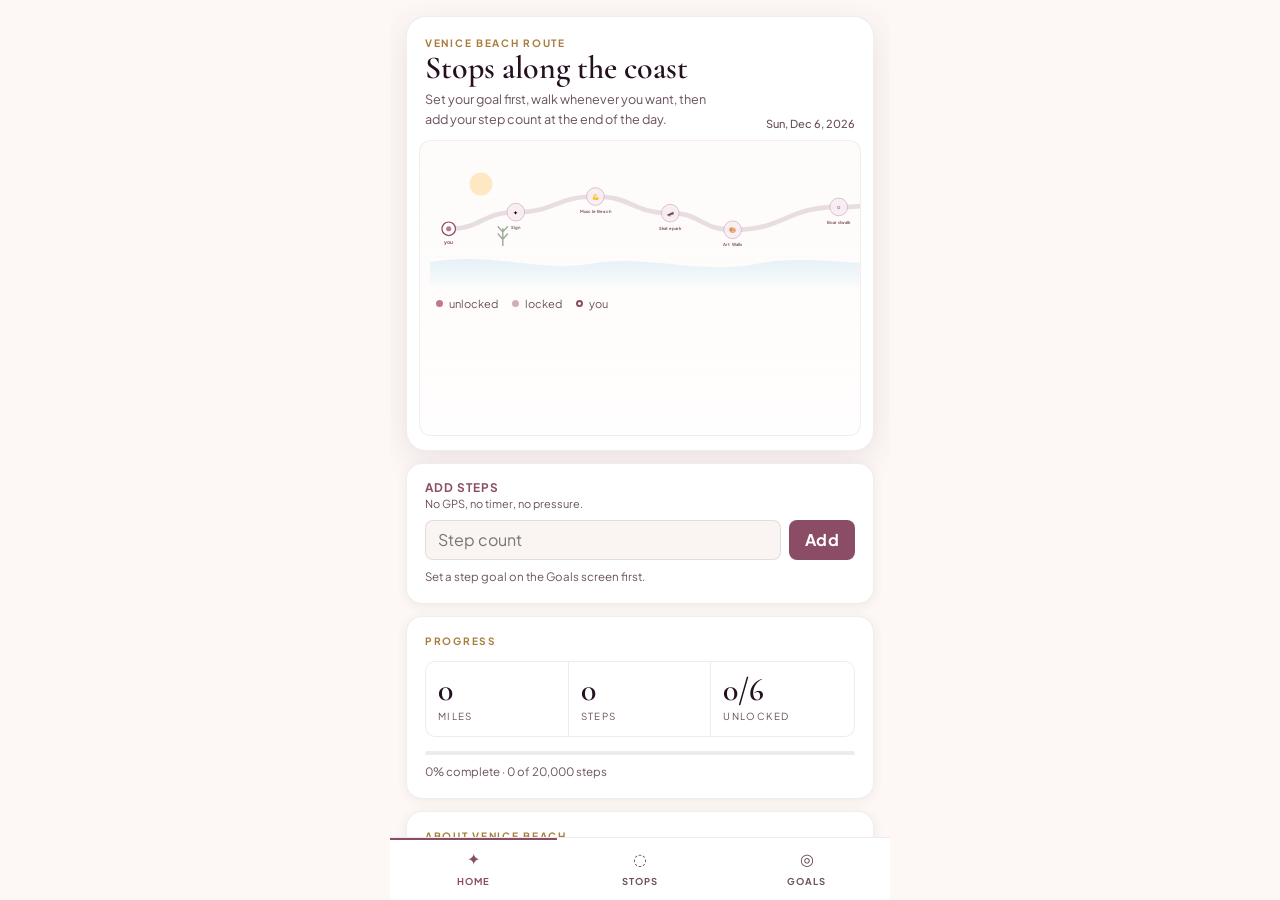
==== venice-beach-quest.html @ 1d774f9b "Add bundled single-file version for phone preview All CSS, data, and app logic inlined into one self" ====
<!DOCTYPE html>
<html lang="en">
<head>
<meta charset="UTF-8" />
<meta name="viewport" content="width=device-width, initial-scale=1.0, viewport-fit=cover" />
<title>Venice Beach Quest</title>
<meta name="theme-color" content="#fdf8f5" />
<meta name="description" content="Venice Beach Quest — a trust-based walking app with real Venice landmark unlocks." />
<link rel="preconnect" href="https://fonts.googleapis.com">
<link rel="preconnect" href="https://fonts.gstatic.com" crossorigin>
<link href="https://fonts.googleapis.com/css2?family=Cormorant+Garamond:wght@400;500;600;700&family=Plus+Jakarta+Sans:wght@300;400;500;600;700&display=swap" rel="stylesheet">
<style>
:root{
  --rose:#c07890;
  --roseDeep:#8a4d65;
  --gold:#a87c3c;
  --ink:#251020;
  --inkSoft:#6b5060;
  --line:rgba(100,60,80,.1);
  --shadow:0 8px 32px rgba(80,40,60,.11);
  --shadowSoft:0 2px 12px rgba(80,40,60,.07);
}
*{box-sizing:border-box}
html,body{height:100%}
body{
  margin:0;
  font-family:'Plus Jakarta Sans',sans-serif;
  color:var(--ink);
  background:#fdf8f5;
  overflow:hidden;
}
.app{
  position:relative;
  height:100%;
  width:min(100%, 500px);
  margin:0 auto;
  overflow:hidden;
}
.screen{
  position:absolute; inset:0;
  padding:max(16px, env(safe-area-inset-top)) 16px calc(76px + env(safe-area-inset-bottom)) 16px;
  overflow-y:auto;
  opacity:0; transform:translateY(8px); pointer-events:none;
  transition:opacity .24s ease, transform .24s ease;
}
.screen.active{opacity:1; transform:translateY(0); pointer-events:auto}

.panel{
  background:#fff;
  border:1px solid rgba(100,60,80,.09);
  box-shadow:var(--shadowSoft);
  border-radius:16px;
}
.surface{
  background:#fff;
  border:1px solid rgba(100,60,80,.09);
  box-shadow:var(--shadow);
  border-radius:20px;
  overflow:hidden;
}
.stack{display:grid; gap:12px}

.tag{
  font-size:.63rem;
  font-weight:700;
  letter-spacing:.17em;
  text-transform:uppercase;
  color:var(--gold);
}
.surfaceHead{
  display:flex; justify-content:space-between; align-items:end; gap:12px;
  padding:20px 18px 10px;
}
.surfaceTitle{
  font-family:'Cormorant Garamond',serif;
  font-size:2rem; line-height:.96; font-weight:600;
  color:var(--ink); margin-top:4px;
}
.surfaceCopy{
  margin-top:6px; font-size:.79rem; line-height:1.58;
  color:var(--inkSoft); max-width:18rem;
}
.mapDate{font-size:.69rem; color:var(--inkSoft); white-space:nowrap; font-weight:500}

.mapWrap{padding:0 12px 14px}
.mapShell{
  position:relative;
  min-height:296px; padding:16px 10px 14px;
  border-radius:12px; overflow:hidden;
  border:1px solid rgba(100,60,80,.08);
  background:
    linear-gradient(180deg, rgba(253,248,245,.52), rgba(253,248,245,.16)),
    url('https://commons.wikimedia.org/wiki/Special:FilePath/Los%20Angeles%20-%20Venice%20Canal%20Historic%20District%2001.jpg') center/cover no-repeat;
}
svg{display:block; width:100%; min-width:520px; overflow:visible}
.legend{display:flex; gap:14px; flex-wrap:wrap; padding:10px 6px 0; font-size:.69rem; color:var(--inkSoft)}
.legendItem{display:inline-flex; gap:6px; align-items:center}
.dot{width:7px; height:7px; border-radius:50%}
.dot.u{background:var(--rose)}
.dot.l{background:#cdb0bc}
.dot.y{background:#fff; border:2px solid var(--roseDeep)}
.routeStatLine{padding:10px 6px 0; font-size:.72rem; line-height:1.5; color:var(--inkSoft)}
.routeStatLine strong{color:var(--roseDeep); font-weight:700}
.routeLabel{
  font-size:8px; fill:#7a5868;
  font-family:'Plus Jakarta Sans',sans-serif; font-weight:700; letter-spacing:.04em;
}

.compactLog{padding:16px 18px 18px}
.compactLogHead{display:flex; align-items:center; justify-content:space-between; gap:12px}
.compactLogTitle{font-size:.74rem; font-weight:700; letter-spacing:.08em; text-transform:uppercase; color:var(--roseDeep)}
.compactLogSub{font-size:.69rem; color:var(--inkSoft); margin-top:2px}
.compactRow{display:grid; grid-template-columns:minmax(0,1fr) auto; gap:8px; margin-top:10px}

input,button,textarea{font:inherit; border:none; outline:none}
input[type="date"],input[type="number"],textarea{
  min-height:40px; padding:0 12px; border-radius:8px;
  color:var(--ink); background:#faf5f2;
  border:1px solid rgba(100,60,80,.14); width:100%;
}
textarea{min-height:160px; padding:14px 15px; resize:vertical; line-height:1.6}
input:focus, textarea:focus{
  background:#fff; border-color:rgba(192,120,144,.4);
  box-shadow:0 0 0 3px rgba(192,120,144,.09);
}
button{
  min-height:40px; padding:0 16px; border-radius:8px; cursor:pointer;
  transition:opacity .14s ease;
}
button:hover{opacity:.84}
button:active{opacity:.72}
.btnPrimary{background:var(--roseDeep); color:#fff; font-weight:700; letter-spacing:.02em}
.btnGhost{background:transparent; color:var(--roseDeep); font-weight:700; border:1px solid rgba(138,77,101,.24)}
.helper{margin-top:8px; font-size:.72rem; line-height:1.52; color:var(--inkSoft)}

.statsPanel,.descriptionPanel,.goalCard,.journalPrompt,.journalEntryCard{padding:18px}
.statsGrid{
  display:grid; grid-template-columns:repeat(3,1fr);
  margin-top:14px; border:1px solid var(--line); border-radius:10px; overflow:hidden;
}
.statsGrid > div{padding:14px 12px; border-right:1px solid var(--line)}
.statsGrid > div:last-child{border-right:none}
.statValue{
  font-family:'Cormorant Garamond',serif;
  font-size:2rem; line-height:.9; font-weight:600; color:var(--ink);
}
.statLabel{margin-top:5px; font-size:.61rem; letter-spacing:.14em; text-transform:uppercase; color:var(--inkSoft)}
.bodyText{margin-top:8px; font-size:.9rem; line-height:1.72; color:var(--inkSoft)}

.progressBarWrap{
  height:4px; background:rgba(100,60,80,.1); border-radius:2px;
  margin-top:14px; overflow:hidden;
}
.progressBarFill{
  height:100%; width:0%; background:var(--roseDeep);
  border-radius:2px; transition:width .4s ease;
}
.currentGoalLine{
  font-size:.72rem; color:var(--inkSoft); font-weight:600;
  margin-bottom:4px;
}
.goalFields{display:grid; gap:12px; margin-top:14px}
.goalRow{display:grid; gap:6px}
.goalLabel{font-size:.73rem; color:var(--inkSoft); font-weight:600}
.resetRow{display:flex; gap:8px; flex-wrap:wrap; margin-top:14px}
.resetNote{margin-top:8px; font-size:.71rem; line-height:1.54; color:var(--inkSoft)}
.bestWayBox{
  margin-top:20px; padding:16px;
  background:#fdf5f8; border:1px solid rgba(192,120,144,.14); border-radius:10px;
}
.bestWayBox .bodyText{margin-top:8px}

.stopsUnlockedSummary{
  margin-top:6px; font-size:.78rem; font-weight:600; color:var(--inkSoft);
}
.gridGallery{padding:12px; display:grid; grid-template-columns:repeat(6,1fr); gap:10px}
.tile{
  position:relative; min-height:170px; grid-column:span 3;
  overflow:hidden; border-radius:12px;
  border:1px solid rgba(100,60,80,.08); box-shadow:var(--shadowSoft); isolation:isolate;
}
.tile.large{grid-column:span 6; min-height:240px}
.tile.tall{min-height:220px}
.tile img,.tileFallback{position:absolute; inset:0; width:100%; height:100%; object-fit:cover}
.tile img{opacity:.96; transition:transform .45s ease}
.tile:hover img{transform:scale(1.03)}
.tileFallback{
  display:grid; place-items:center; text-align:center; padding:18px;
  font-family:'Cormorant Garamond',serif; font-size:1.2rem; color:rgba(40,18,28,.48);
}
.tile::after{
  content:""; position:absolute; inset:0; z-index:1;
  background:linear-gradient(180deg, rgba(20,8,14,.02), rgba(20,8,14,.56) 100%);
}
.tile.locked::after{background:linear-gradient(180deg, rgba(253,248,245,.26), rgba(40,18,28,.64) 100%)}
.tile.locked img{opacity:.82; filter:blur(8px) saturate(.65) brightness(.92); transform:scale(1.06)}
.tileContent{
  position:relative; z-index:2; min-height:100%;
  display:flex; flex-direction:column; justify-content:flex-end; padding:16px; color:#fff;
}
.tileTop{display:flex; justify-content:space-between; align-items:center; gap:10px; margin-bottom:10px}
.tileMiles{font-size:.61rem; text-transform:uppercase; letter-spacing:.18em; font-weight:700; color:#edd090}
.tileStatus{
  font-size:.57rem; text-transform:uppercase; letter-spacing:.13em; font-weight:700;
  padding:6px 10px; border-radius:4px; background:rgba(255,255,255,.14);
}
.tile.locked .tileStatus{background:rgba(20,8,14,.3); color:rgba(255,255,255,.68)}
.tileTitle{font-family:'Cormorant Garamond',serif; font-size:clamp(1.35rem,4.6vw,2rem); line-height:.98; font-weight:600}
.tile.large .tileTitle{font-size:clamp(1.8rem,5.6vw,2.45rem)}
.tileNote{margin-top:8px; max-width:16rem; font-size:.77rem; line-height:1.56; color:rgba(255,255,255,.82)}
.tileProgressBar{
  height:2px; background:rgba(255,255,255,.2); border-radius:1px; margin-top:12px; overflow:hidden;
}
.tileProgressFill{
  height:100%; background:rgba(255,255,255,.78); border-radius:1px; transition:width .4s ease;
}
.tile.locked .tileProgressBar{background:rgba(255,255,255,.14)}
.tile.locked .tileProgressFill{background:rgba(255,255,255,.46)}
.tileBtn{
  margin-top:10px; min-height:auto; padding:0 0 2px;
  background:none; color:#fff; font-size:.67rem; text-transform:uppercase;
  letter-spacing:.12em; font-weight:700; border-radius:0;
  border-bottom:1px solid rgba(255,255,255,.36);
}
.tileBtn:hover{opacity:.7}
.tileBtn[disabled]{opacity:.32; cursor:default}

.bottomNav{
  position:fixed; left:50%; bottom:0; transform:translateX(-50%);
  width:min(100%, 500px); z-index:20;
  background:#fff; border-top:1px solid rgba(100,60,80,.1);
  padding:0 0 env(safe-area-inset-bottom);
}
.navBar{display:grid; grid-template-columns:repeat(3,1fr)}
.navBtn{
  min-height:62px; display:grid; place-items:center; gap:3px; padding:10px 6px;
  background:transparent; border-radius:0; color:var(--inkSoft);
}
.navBtn.active{color:var(--roseDeep); box-shadow:inset 0 2px 0 var(--roseDeep)}
.navIcon{font-size:1rem; line-height:1}
.navLabel{font-size:.59rem; text-transform:uppercase; letter-spacing:.12em; font-weight:700}

.modalBg{
  position:fixed; inset:0; display:none; place-items:center; padding:16px;
  background:rgba(20,8,14,.52); z-index:50;
}
.modalBg.show{display:grid}
.modal{
  width:min(100%,760px); overflow:hidden; border-radius:16px;
  background:#fff; box-shadow:0 32px 80px rgba(20,8,14,.26);
  animation:rise .22s ease both;
}
@keyframes rise{from{transform:translateY(10px);opacity:0}to{transform:translateY(0);opacity:1}}
.modalMedia{position:relative; min-height:320px; overflow:hidden; background:#e8d4de}
.modalMedia img,.modalFallback{position:absolute; inset:0; width:100%; height:100%}
.modalMedia img{object-fit:cover; opacity:0; transition:opacity .3s ease}
.modalMedia img.loaded{opacity:1}
.modalFallback{display:grid; place-items:center; font-family:'Cormorant Garamond',serif; font-size:1.4rem; color:rgba(40,18,28,.48)}
.modalOverlay{position:absolute; inset:0; background:linear-gradient(180deg, rgba(20,8,14,.02), rgba(20,8,14,.64) 100%)}
.modalCopy{position:absolute; left:0; right:0; bottom:0; z-index:2; color:#fff; padding:24px}
.modalEyebrow{margin-bottom:8px; font-size:.63rem; font-weight:700; letter-spacing:.2em; text-transform:uppercase; color:#e8c070}
.modalTitle{font-family:'Cormorant Garamond',serif; font-size:clamp(2rem,7vw,2.8rem); line-height:.95; font-weight:600}
.modalBottom{display:flex; justify-content:space-between; align-items:center; gap:14px; padding:18px 20px 20px}
.modalText{max-width:30rem; font-size:.87rem; line-height:1.7; color:var(--inkSoft)}
.modalText strong{color:var(--ink)}
.closeBtn{background:var(--ink); color:#fff; font-weight:700; border-radius:8px; flex-shrink:0}


.toast{
  position:fixed; left:50%; bottom:calc(70px + env(safe-area-inset-bottom));
  transform:translate(-50%,12px); max-width:calc(100vw - 32px);
  padding:10px 18px; border-radius:6px;
  background:rgba(20,8,14,.9); color:#fff; font-size:.79rem; font-weight:600;
  box-shadow:0 6px 20px rgba(20,8,14,.16); opacity:0;
  transition:opacity .22s ease, transform .22s ease;
  pointer-events:none; z-index:70; white-space:nowrap; overflow:hidden; text-overflow:ellipsis;
}
.toast.show{opacity:1; transform:translate(-50%,0)}

@media (max-width:620px){
  .compactRow{grid-template-columns:minmax(0,1fr) auto}
  .gridGallery{grid-template-columns:repeat(2,1fr)}
  .tile,.tile.large{grid-column:span 1}
  .tile.large{min-height:220px}
  .modalBottom{flex-direction:column; align-items:flex-start}
}

</style>
</head>
<body>
<div class="app">

  <!-- Home -->
  <section class="screen active" id="screen-home">
    <div class="stack">

      <div class="surface">
        <div class="surfaceHead">
          <div>
            <div class="tag">Venice Beach route</div>
            <div class="surfaceTitle">Stops along the coast</div>
            <div class="surfaceCopy">Set your goal first, walk whenever you want, then add your step count at the end of the day.</div>
          </div>
          <div class="mapDate" id="mapDate"></div>
        </div>
        <div class="mapWrap">
          <div class="mapShell">
            <svg viewBox="0 0 1000 250" aria-label="Venice Beach Quest route">
              <defs>
                <linearGradient id="routeGradient" x1="0%" y1="0%" x2="100%" y2="0%">
                  <stop offset="0%" stop-color="#c07890"></stop>
                  <stop offset="100%" stop-color="#a87c3c"></stop>
                </linearGradient>
                <linearGradient id="oceanWave" x1="0%" y1="0%" x2="0%" y2="100%">
                  <stop offset="0%" stop-color="rgba(181,219,239,.34)"></stop>
                  <stop offset="100%" stop-color="rgba(181,219,239,.06)"></stop>
                </linearGradient>
                <filter id="routeGlow">
                  <feGaussianBlur stdDeviation="3.5" result="blurred"></feGaussianBlur>
                  <feMerge><feMergeNode in="blurred"></feMergeNode><feMergeNode in="SourceGraphic"></feMergeNode></feMerge>
                </filter>
              </defs>
              <g id="routeScenery">
                <circle cx="98" cy="52" r="22" fill="rgba(255,220,160,.6)"></circle>
                <path d="M0 202 C118 181,210 223,312 205 C415 187,520 226,625 206 C742 183,842 221,1000 197 L1000 250 L0 250 Z" fill="url(#oceanWave)"></path>
                <path d="M140 170 l0 -32 M140 144 l-9 -10 M140 144 l9 -10 M140 158 l-9 -10 M140 158 l9 -10" stroke="rgba(105,130,98,.65)" stroke-width="2.8" stroke-linecap="round"></path>
                <path d="M858 175 l0 -40 M858 147 l-10 -11 M858 147 l10 -11 M858 162 l-10 -11 M858 162 l10 -11" stroke="rgba(105,130,98,.65)" stroke-width="2.8" stroke-linecap="round"></path>
              </g>
              <path id="routeBase" fill="none" stroke="rgba(180,148,162,.3)" stroke-width="9" stroke-linecap="round"></path>
              <path id="routeHalo" fill="none" stroke="rgba(192,120,144,.12)" stroke-width="22" stroke-linecap="round"></path>
              <path id="routeProgress" fill="none" stroke="url(#routeGradient)" stroke-width="9" stroke-linecap="round" filter="url(#routeGlow)"></path>
              <g id="routeMarkers"></g>
              <g id="youMarker">
                <circle r="13" fill="white" stroke="#8a4d65" stroke-width="2.4"></circle>
                <circle r="5" fill="#c07890"></circle>
                <text y="30" text-anchor="middle" font-family="Plus Jakarta Sans, sans-serif" font-size="9.5" font-weight="700" fill="#8a4d65">you</text>
              </g>
            </svg>
            <div class="legend">
              <div class="legendItem"><span class="dot u"></span> unlocked</div>
              <div class="legendItem"><span class="dot l"></span> locked</div>
              <div class="legendItem"><span class="dot y"></span> you</div>
            </div>
          </div>
        </div>
      </div>

      <div class="panel compactLog">
        <div class="compactLogHead">
          <div>
            <div class="compactLogTitle">Add steps</div>
            <div class="compactLogSub">No GPS, no timer, no pressure.</div>
          </div>
        </div>
        <div class="compactRow">
          <input type="number" id="stepsInput" min="1" placeholder="Step count">
          <button class="btnPrimary" id="logButton">Add</button>
        </div>
        <div class="helper" id="quickLogHelper">Add today's step count when you're done walking.</div>
      </div>

      <div class="panel statsPanel">
        <div class="tag">Progress</div>
        <div class="statsGrid">
          <div><div class="statValue" id="heroMiles">0</div><div class="statLabel">Miles</div></div>
          <div><div class="statValue" id="heroSteps">0</div><div class="statLabel">Steps</div></div>
          <div><div class="statValue" id="heroUnlocked">0/6</div><div class="statLabel">Unlocked</div></div>
        </div>
        <div class="progressBarWrap">
          <div class="progressBarFill" id="progressBarFill"></div>
        </div>
        <div class="helper" id="snapshotHelper">0% complete · set a step goal to begin</div>
      </div>

      <div class="panel descriptionPanel">
        <div class="tag">About Venice Beach</div>
        <div class="bodyText">Venice Beach is palms, murals, skaters, beach chaos, and a suspicious amount of confidence. This route moves through the places people actually picture first.</div>
      </div>

    </div>
  </section>

  <!-- Stops -->
  <section class="screen" id="screen-stops">
    <div class="surface">
      <div class="surfaceHead">
        <div>
          <div class="tag">Landmarks</div>
          <div class="surfaceTitle">Venice stops</div>
          <div class="stopsUnlockedSummary" id="stopsUnlockedSummary">0 of 6 unlocked</div>
        </div>
      </div>
      <div class="gridGallery" id="stopsWrap"></div>
    </div>
  </section>

  <!-- Goals -->
  <section class="screen" id="screen-goals">
    <div class="surface">
      <div class="surfaceHead">
        <div>
          <div class="tag">Goals</div>
          <div class="surfaceTitle">Pick a target that fits.</div>
          <div class="surfaceCopy">Set a goal, move through it at your own pace.</div>
        </div>
      </div>
      <div class="goalCard">
        <div class="currentGoalLine" id="currentGoalLine"></div>
        <div class="goalFields">
          <div class="goalRow">
            <label class="goalLabel" for="goalStepsInput">Total steps to complete the route</label>
            <input type="number" id="goalStepsInput" min="1" placeholder="20000">
          </div>
        </div>
        <div class="resetRow">
          <button class="btnPrimary" id="saveGoalsButton">Set goal</button>
        </div>
        <div class="bestWayBox">
          <div class="tag">Best way to use it</div>
          <p class="bodyText">Set your goal first, walk whenever you want, then add your step count once at the end of the day. The route moves forward based on the pace you chose.</p>
        </div>
        <div class="resetRow" style="margin-top:8px">
          <button class="btnGhost" id="resetProgressButton">Reset quest</button>
        </div>
        <div class="resetNote">Clears all steps and unlocks. Your goal stays.</div>
      </div>
    </div>
  </section>

  <!-- Nav -->
  <div class="bottomNav">
    <div class="navBar">
      <button class="navBtn active" data-screen="home"><div class="navIcon">✦</div><div class="navLabel">Home</div></button>
      <button class="navBtn" data-screen="stops"><div class="navIcon">◌</div><div class="navLabel">Stops</div></button>
      <button class="navBtn" data-screen="goals"><div class="navIcon">◎</div><div class="navLabel">Goals</div></button>
    </div>
  </div>
</div>

<!-- Postcard modal -->
<div class="modalBg" id="modalBg" aria-hidden="true">
  <div class="modal" role="dialog" aria-modal="true" aria-labelledby="modalTitle">
    <div class="modalMedia">
      <div class="modalFallback" id="modalFallback">Venice postcard</div>
      <img id="modalImage" alt="">
      <div class="modalOverlay"></div>
      <div class="modalCopy">
        <div class="modalEyebrow" id="modalEyebrow"></div>
        <div class="modalTitle" id="modalTitle"></div>
      </div>
    </div>
    <div class="modalBottom">
      <div class="modalText" id="modalText"></div>
      <button class="closeBtn" id="closeModalButton">Close</button>
    </div>
  </div>
</div>

<div class="toast" id="toast"></div>

<script>
const STORAGE_KEY        = 'vbq_steps_clean';
const GOALS_KEY          = 'vbq_goal_steps_clean';
const DEFAULT_GOAL_STEPS = 20000;
const ROUTE_TOTAL_MILES  = 10.0;

// Visual positions along the SVG route (start + 6 stops)
const ROUTE_POINTS = [
  [36,  138],
  [165, 106],
  [318,  76],
  [462, 108],
  [582, 140],
  [786,  96],
  [968,  76]
];

const STOPS = [
  {
    id: 1, name: 'Venice Sign', short: 'Sign', emoji: '✦',
    note: 'The actual Venice sign over Windward. A proper entrance instead of vague beach-adjacent nonsense.',
    souvenir: 'The sign that officially starts the whole show.',
    image: 'https://commons.wikimedia.org/wiki/Special:FilePath/Venice%20Beach%20Sign.jpg',
    fallback: 'linear-gradient(145deg,#f8dfe9,#f4c8da)'
  },
  {
    id: 2, name: 'Muscle Beach', short: 'Muscle Beach', emoji: '💪',
    note: 'Outdoor gym mythology with a lot of sunlight and almost no humility.',
    souvenir: 'Muscle Beach in its famously unbothered form.',
    image: 'https://commons.wikimedia.org/wiki/Special:FilePath/Muscle%20Beach%20Venice.jpg',
    fallback: 'linear-gradient(145deg,#f1deeb,#f5dac9)'
  },
  {
    id: 3, name: 'Venice Skatepark', short: 'Skatepark', emoji: '🛹',
    note: 'Concrete bowls on the sand. Confidence everywhere. Restraint nowhere.',
    souvenir: 'The famous skate bowls by the beach.',
    image: 'https://commons.wikimedia.org/wiki/Special:FilePath/Venice%20Beach%20Skatepark%20P4070293.jpg',
    fallback: 'linear-gradient(145deg,#f4dce8,#d9e9f6)'
  },
  {
    id: 4, name: 'Venice Art Walls', short: 'Art Walls', emoji: '🎨',
    note: 'Legally sanctioned chaos, which still leaves plenty of chaos to enjoy.',
    souvenir: 'The art walls, unlocked properly.',
    image: 'https://commons.wikimedia.org/wiki/Special:FilePath/Venice%20Beach%20Graffiti%20Wall.jpg',
    fallback: 'linear-gradient(145deg,#f6dbeb,#e6bfd6)'
  },
  {
    id: 5, name: 'Venice Boardwalk', short: 'Boardwalk', emoji: '☼',
    note: 'The actual boardwalk. Busy, iconic, and constitutionally incapable of understatement.',
    souvenir: 'The boardwalk itself, in all its loud little glory.',
    image: 'https://commons.wikimedia.org/wiki/Special:FilePath/The%20Venice%20Beach%20Boardwalk%2C%20Los%20Angeles.jpg',
    fallback: 'linear-gradient(145deg,#f8d7e6,#f7e6f0)'
  },
  {
    id: 6, name: 'Venice Pier', short: 'Pier', emoji: '🎣',
    note: 'Long horizon, salt air, and the sort of view that can improve a person out of spite.',
    souvenir: 'The pier reaching into the Pacific. The finish.',
    image: 'https://commons.wikimedia.org/wiki/Special:FilePath/Venice%20Fishing%20Pier-02.jpg',
    fallback: 'linear-gradient(145deg,#e1eff7,#f4deea)'
  }
];

</script>
<script>
// ── State ─────────────────────────────────────────────────────────────────────
const state = {
  steps:       loadSteps(),
  goals:       loadGoals(),
  prevUnlocked: new Set()
};

// Toast queue — prevents overlapping celebrations
let toastQueue    = [];
let toastBusy     = false;
let toastTimer    = null;

// ── Storage ───────────────────────────────────────────────────────────────────
function loadSteps() {
  return Math.max(0, parseInt(localStorage.getItem(STORAGE_KEY) || '0', 10));
}
function saveSteps() {
  localStorage.setItem(STORAGE_KEY, String(state.steps));
}
function loadGoals() {
  const n = parseInt(localStorage.getItem(GOALS_KEY) || '0', 10);
  return { totalSteps: n > 0 ? n : DEFAULT_GOAL_STEPS };
}
function saveGoals() {
  localStorage.setItem(GOALS_KEY, String(state.goals.totalSteps));
}

// ── Unlock logic ──────────────────────────────────────────────────────────────
function getStopTarget(index) {
  return Math.round(state.goals.totalSteps * (index + 1) / STOPS.length);
}
function stopUnlocked(index) {
  return state.steps >= getStopTarget(index);
}
function getUnlockedCount() {
  return STOPS.filter((_, i) => stopUnlocked(i)).length;
}

// ── Progress ──────────────────────────────────────────────────────────────────
function getProgressFraction() {
  return Math.min(1, state.steps / Math.max(1, state.goals.totalSteps));
}
function getTotalMiles() {
  return +(getProgressFraction() * ROUTE_TOTAL_MILES).toFixed(1);
}
function getPercentComplete() {
  return Math.min(100, Math.round(getProgressFraction() * 100));
}

// ── SVG helpers ───────────────────────────────────────────────────────────────
function buildSmoothPath(points) {
  if (!points.length) return '';
  let d = `M ${points[0][0]},${points[0][1]}`;
  for (let i = 0; i < points.length - 1; i++) {
    const [cx, cy] = points[i], [nx, ny] = points[i + 1];
    const mx = (cx + nx) / 2;
    d += ` C ${mx},${cy} ${mx},${ny} ${nx},${ny}`;
  }
  return d;
}

function routePointAtFraction(fraction) {
  const n   = ROUTE_POINTS.length - 1;
  const pos = Math.min(fraction * n, n);
  const idx = Math.min(Math.floor(pos), n - 1);
  const t   = pos - idx;
  const [x1, y1] = ROUTE_POINTS[idx];
  const [x2, y2] = ROUTE_POINTS[idx + 1] || ROUTE_POINTS[idx];
  return [x1 + t * (x2 - x1), y1 + t * (y2 - y1)];
}

function buildProgressPath(fraction) {
  const n   = ROUTE_POINTS.length - 1;
  const pos = Math.min(fraction * n, n);
  const idx = Math.min(Math.floor(pos), n - 1);
  const t   = pos - idx;
  const pts = [...ROUTE_POINTS.slice(0, idx + 1)];
  const [x1, y1] = ROUTE_POINTS[idx];
  const [x2, y2] = ROUTE_POINTS[idx + 1] || ROUTE_POINTS[idx];
  const end = [x1 + t * (x2 - x1), y1 + t * (y2 - y1)];
  const last = pts[pts.length - 1];
  if (!last || last[0] !== end[0] || last[1] !== end[1]) pts.push(end);
  return buildSmoothPath(pts);
}

function svgNode(tag, attrs = {}) {
  const el = document.createElementNS('http://www.w3.org/2000/svg', tag);
  Object.entries(attrs).forEach(([k, v]) => el.setAttribute(k, v));
  return el;
}

// ── DOM refs ──────────────────────────────────────────────────────────────────
const heroMiles       = document.getElementById('heroMiles');
const heroSteps       = document.getElementById('heroSteps');
const heroUnlocked    = document.getElementById('heroUnlocked');
const snapshotHelper  = document.getElementById('snapshotHelper');
const quickLogHelper  = document.getElementById('quickLogHelper');
const progressBarFill = document.getElementById('progressBarFill');
const mapDate         = document.getElementById('mapDate');
const currentGoalLine = document.getElementById('currentGoalLine');

const routeBase     = document.getElementById('routeBase');
const routeHalo     = document.getElementById('routeHalo');
const routeProgress = document.getElementById('routeProgress');
const routeMarkers  = document.getElementById('routeMarkers');
const youMarker     = document.getElementById('youMarker');

const stepsInput            = document.getElementById('stepsInput');
const logButton             = document.getElementById('logButton');
const goalStepsInput        = document.getElementById('goalStepsInput');
const saveGoalsButton       = document.getElementById('saveGoalsButton');
const resetProgressButton   = document.getElementById('resetProgressButton');
const stopsWrap             = document.getElementById('stopsWrap');
const stopsUnlockedSummary  = document.getElementById('stopsUnlockedSummary');

const toast            = document.getElementById('toast');
const modalBg          = document.getElementById('modalBg');
const modalImage       = document.getElementById('modalImage');
const modalFallback    = document.getElementById('modalFallback');
const modalEyebrow     = document.getElementById('modalEyebrow');
const modalTitle       = document.getElementById('modalTitle');
const modalText        = document.getElementById('modalText');
const closeModalButton = document.getElementById('closeModalButton');

// ── Render ────────────────────────────────────────────────────────────────────
function renderHome() {
  const pct      = getPercentComplete();
  const miles    = getTotalMiles();
  const unlocked = getUnlockedCount();

  heroMiles.textContent    = miles;
  heroSteps.textContent    = state.steps.toLocaleString();
  heroUnlocked.textContent = `${unlocked}/6`;

  progressBarFill.style.width = `${pct}%`;

  const goalK = (state.goals.totalSteps / 1000).toFixed(0);
  snapshotHelper.textContent = pct < 100
    ? `${pct}% complete · ${state.steps.toLocaleString()} of ${state.goals.totalSteps.toLocaleString()} steps`
    : `Quest complete · ${state.steps.toLocaleString()} steps · ${miles} miles`;

  quickLogHelper.textContent = state.goals.totalSteps === DEFAULT_GOAL_STEPS && !localStorage.getItem(GOALS_KEY)
    ? 'Set a step goal on the Goals screen first.'
    : `Goal: ${state.goals.totalSteps.toLocaleString()} steps total.`;
}

function renderGoals() {
  goalStepsInput.value = state.goals.totalSteps;
  currentGoalLine.textContent = `Current goal: ${state.goals.totalSteps.toLocaleString()} steps`;
}

function renderRoute() {
  const frac     = getProgressFraction();
  const fullPath = buildSmoothPath(ROUTE_POINTS);
  const progPath = buildProgressPath(frac);

  routeBase.setAttribute('d', fullPath);
  routeHalo.setAttribute('d', progPath);
  routeProgress.setAttribute('d', progPath);
  routeMarkers.innerHTML = '';

  STOPS.forEach((stop, i) => {
    const [x, y]   = ROUTE_POINTS[i + 1];
    const unlocked = stopUnlocked(i);
    const g        = svgNode('g', { transform: `translate(${x},${y})` });

    g.appendChild(svgNode('circle', {
      r: '17',
      fill:           unlocked ? 'rgba(255,252,254,.98)' : 'rgba(248,238,244,.95)',
      stroke:         unlocked ? '#c07890' : '#d0b0c0',
      'stroke-width': unlocked ? '2.2' : '1.4'
    }));

    const icon = svgNode('text', { 'text-anchor': 'middle', 'dominant-baseline': 'central', 'font-size': '11' });
    icon.textContent = stop.emoji;

    const lbl = svgNode('text', { 'text-anchor': 'middle', y: '32', class: 'routeLabel' });
    lbl.textContent = stop.short;

    g.append(icon, lbl);
    routeMarkers.appendChild(g);
  });

  const [x, y] = routePointAtFraction(frac);
  youMarker.setAttribute('transform', `translate(${x},${y})`);
}

function renderStops() {
  const unlocked = getUnlockedCount();
  stopsUnlockedSummary.textContent = `${unlocked} of 6 unlocked`;

  stopsWrap.innerHTML = STOPS.map((stop, i) => {
    const isUnlocked  = stopUnlocked(i);
    const target      = getStopTarget(i);
    const tilePct     = Math.min(100, Math.round(state.steps / target * 100));
    const sizeClass   = i === 0 || i === 4 ? 'large' : i === 2 ? 'tall' : '';
    return `
      <article class="tile ${sizeClass} ${isUnlocked ? 'unlocked' : 'locked'}">
        <div class="tileFallback" style="background:${stop.fallback}">${stop.name}</div>
        <img src="${stop.image}" alt="${stop.name}" onload="this.style.opacity=1" onerror="this.style.display='none'">
        <div class="tileContent">
          <div class="tileTop">
            <div class="tileMiles">${target.toLocaleString()} steps · stop ${String(stop.id).padStart(2, '0')}</div>
            <div class="tileStatus">${isUnlocked ? 'Unlocked' : 'Locked'}</div>
          </div>
          <div class="tileTitle">${stop.name}</div>
          <div class="tileNote">${stop.note}</div>
          <div class="tileProgressBar"><div class="tileProgressFill" style="width:${tilePct}%"></div></div>
          <button class="tileBtn" data-postcard="${stop.id}" ${isUnlocked ? '' : 'disabled'}>View postcard</button>
        </div>
      </article>`;
  }).join('');
}

function renderAll() {
  renderHome();
  renderGoals();
  renderRoute();
  renderStops();
}

// ── Toast queue ───────────────────────────────────────────────────────────────
function queueToast(message) {
  toastQueue.push(message);
  if (!toastBusy) drainToastQueue();
}

function drainToastQueue() {
  if (!toastQueue.length) { toastBusy = false; return; }
  toastBusy = true;
  toast.textContent = toastQueue.shift();
  toast.classList.add('show');
  clearTimeout(toastTimer);
  toastTimer = setTimeout(() => {
    toast.classList.remove('show');
    setTimeout(drainToastQueue, 320);
  }, 2600);
}

// ── Celebrations ──────────────────────────────────────────────────────────────
function checkCelebrations(prevSteps) {
  const now = state.steps;
  STOPS.forEach((stop, i) => {
    const target = getStopTarget(i);
    if (prevSteps < target && now >= target) {
      queueToast(`Photo unlocked · ${stop.name} is now open.`);
    }
  });
  if (prevSteps < state.goals.totalSteps && now >= state.goals.totalSteps) {
    queueToast('Goal met · Quest complete.');
  }
}

// ── Actions ───────────────────────────────────────────────────────────────────
function logSteps() {
  const n = parseInt(stepsInput.value, 10);
  if (!n || n < 1) { queueToast('Enter a real step count.'); return; }
  const prev   = state.steps;
  state.steps += n;
  saveSteps();
  stepsInput.value = '';
  renderAll();
  queueToast(`${n.toLocaleString()} steps added.`);
  checkCelebrations(prev);
}

function saveGoalsAction() {
  const n = parseInt(goalStepsInput.value, 10);
  if (!n || n < 1) { queueToast('Enter a real step count.'); return; }
  state.goals.totalSteps = n;
  saveGoals();
  renderAll();
  queueToast('Goal set.');
}

function resetProgress() {
  state.steps = 0;
  saveSteps();
  renderAll();
  queueToast('Quest reset.');
}

// ── Postcard modal ────────────────────────────────────────────────────────────
function openPostcard(id) {
  const idx  = STOPS.findIndex(s => s.id === Number(id));
  const stop = STOPS[idx];
  if (!stop || !stopUnlocked(idx)) return;

  modalEyebrow.textContent      = `Stop ${stop.id} of ${STOPS.length} · photo unlocked`;
  modalTitle.textContent        = stop.name;
  modalText.innerHTML           = `<strong>${stop.souvenir}</strong><br>${stop.note}<br><span style="display:inline-block;margin-top:8px;font-size:.78rem;color:#6b5060;">Photo source: Wikimedia Commons</span>`;
  modalFallback.textContent     = stop.name;
  modalFallback.style.background = stop.fallback;
  modalImage.classList.remove('loaded');
  modalImage.style.display = '';
  modalImage.alt   = stop.name;
  modalImage.onload  = () => modalImage.classList.add('loaded');
  modalImage.onerror = () => { modalImage.style.display = 'none'; };
  modalImage.src = stop.image;
  modalBg.classList.add('show');
  modalBg.setAttribute('aria-hidden', 'false');
}

function closeModal() {
  modalBg.classList.remove('show');
  modalBg.setAttribute('aria-hidden', 'true');
}

// ── Navigation ────────────────────────────────────────────────────────────────
function switchScreen(name) {
  document.querySelectorAll('.screen').forEach(s => {
    s.classList.toggle('active', s.id === `screen-${name}`);
  });
  document.querySelectorAll('.navBtn').forEach(b => {
    b.classList.toggle('active', b.dataset.screen === name);
  });
}

// ── Init ──────────────────────────────────────────────────────────────────────
function init() {
  mapDate.textContent = new Date().toLocaleDateString('en-US', {
    weekday: 'short', month: 'short', day: 'numeric', year: 'numeric'
  });

  renderAll();

  logButton.addEventListener('click', logSteps);
  saveGoalsButton.addEventListener('click', saveGoalsAction);
  resetProgressButton.addEventListener('click', resetProgress);
  stepsInput.addEventListener('keydown', e => { if (e.key === 'Enter') logSteps(); });

  document.addEventListener('click', e => {
    const pid = e.target.getAttribute('data-postcard');
    if (pid) openPostcard(pid);
    const nav = e.target.closest('.navBtn');
    if (nav) switchScreen(nav.dataset.screen);
  });

  closeModalButton.addEventListener('click', closeModal);
  modalBg.addEventListener('click', e => { if (e.target === modalBg) closeModal(); });
  document.addEventListener('keydown', e => { if (e.key === 'Escape') closeModal(); });
}

document.addEventListener('DOMContentLoaded', init);

</script>
</body>
</html>
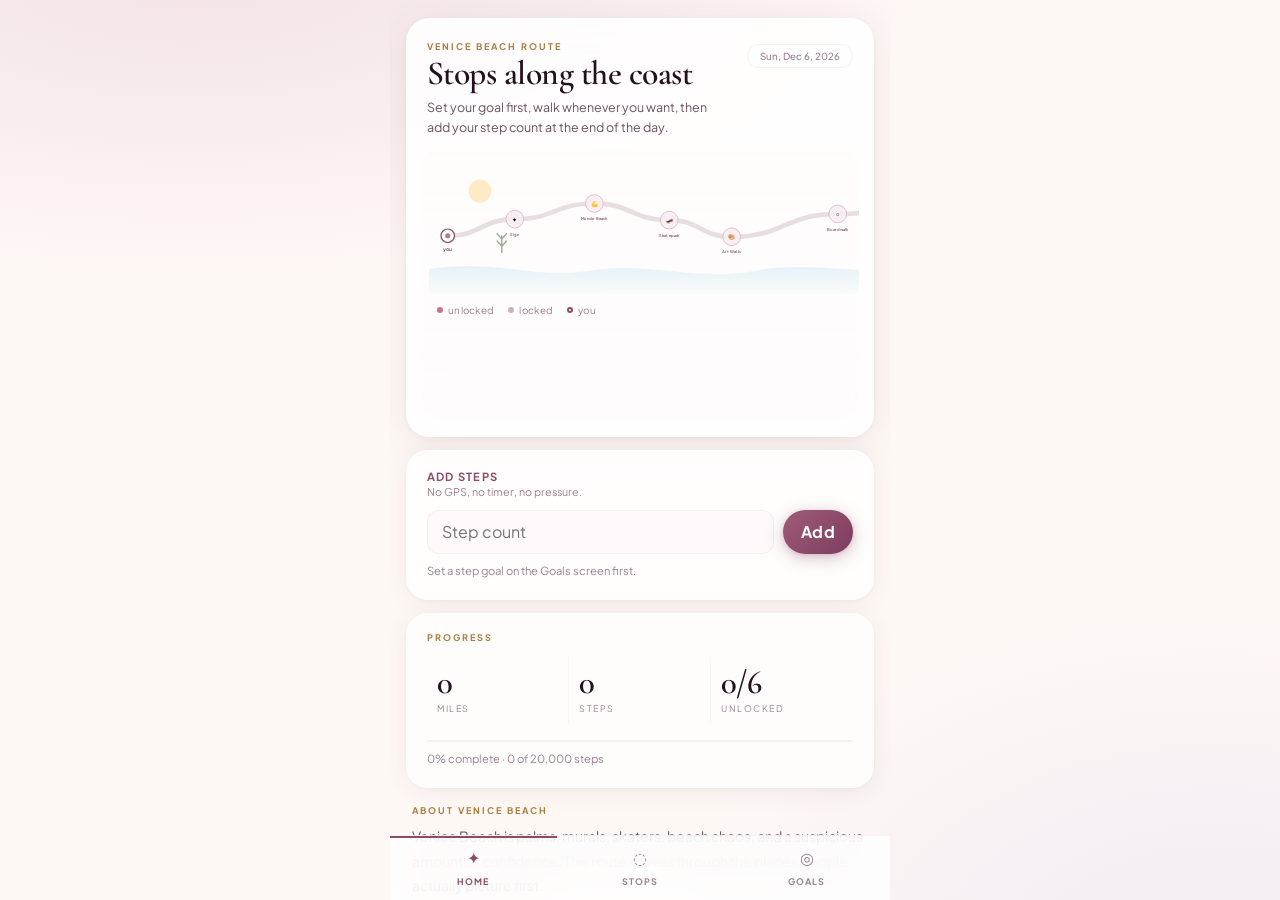
==== commit bdd35ca4: "Visual redesign: cute premium aesthetic pass - Atmospheric layered radial-gradient background (no mo" ====
--- a/venice-beach-quest.html
+++ b/venice-beach-quest.html
@@ -16,9 +16,10 @@
   --gold:#a87c3c;
   --ink:#251020;
   --inkSoft:#6b5060;
-  --line:rgba(100,60,80,.1);
-  --shadow:0 8px 32px rgba(80,40,60,.11);
-  --shadowSoft:0 2px 12px rgba(80,40,60,.07);
+  --inkFaint:#9a8090;
+  --shadow:0 8px 40px rgba(80,40,60,.09),0 2px 8px rgba(80,40,60,.05);
+  --shadowSoft:0 4px 24px rgba(80,40,60,.07),0 1px 6px rgba(80,40,60,.04);
+  --line:rgba(192,120,144,.08);
 }
 *{box-sizing:border-box}
 html,body{height:100%}
@@ -26,253 +27,312 @@
   margin:0;
   font-family:'Plus Jakarta Sans',sans-serif;
   color:var(--ink);
-  background:#fdf8f5;
+  background:
+    radial-gradient(ellipse 90% 55% at 15% -5%,rgba(234,210,222,.6) 0%,transparent 65%),
+    radial-gradient(ellipse 70% 65% at 95% 108%,rgba(220,210,240,.38) 0%,transparent 62%),
+    #fef8f5;
   overflow:hidden;
 }
 .app{
   position:relative;
   height:100%;
-  width:min(100%, 500px);
+  width:min(100%,500px);
   margin:0 auto;
   overflow:hidden;
 }
 .screen{
   position:absolute; inset:0;
-  padding:max(16px, env(safe-area-inset-top)) 16px calc(76px + env(safe-area-inset-bottom)) 16px;
+  padding:max(18px,env(safe-area-inset-top)) 16px calc(82px + env(safe-area-inset-bottom)) 16px;
   overflow-y:auto;
   opacity:0; transform:translateY(8px); pointer-events:none;
-  transition:opacity .24s ease, transform .24s ease;
+  transition:opacity .26s ease,transform .26s ease;
 }
 .screen.active{opacity:1; transform:translateY(0); pointer-events:auto}
 
 .panel{
-  background:#fff;
-  border:1px solid rgba(100,60,80,.09);
+  background:rgba(255,255,255,.78);
+  backdrop-filter:blur(14px);
+  -webkit-backdrop-filter:blur(14px);
+  border:1px solid rgba(255,255,255,.72);
   box-shadow:var(--shadowSoft);
-  border-radius:16px;
+  border-radius:22px;
 }
 .surface{
-  background:#fff;
-  border:1px solid rgba(100,60,80,.09);
-  box-shadow:var(--shadow);
-  border-radius:20px;
+  background:rgba(255,255,255,.84);
+  backdrop-filter:blur(18px);
+  -webkit-backdrop-filter:blur(18px);
+  border:1px solid rgba(255,255,255,.76);
+  box-shadow:var(--shadow),inset 0 1px 0 rgba(255,255,255,.55);
+  border-radius:24px;
   overflow:hidden;
 }
-.stack{display:grid; gap:12px}
+.stack{display:grid; gap:13px}
 
 .tag{
-  font-size:.63rem;
+  font-size:.57rem;
   font-weight:700;
-  letter-spacing:.17em;
+  letter-spacing:.22em;
   text-transform:uppercase;
   color:var(--gold);
 }
 .surfaceHead{
-  display:flex; justify-content:space-between; align-items:end; gap:12px;
-  padding:20px 18px 10px;
+  display:flex; justify-content:space-between; align-items:flex-start; gap:12px;
+  padding:22px 20px 12px;
 }
 .surfaceTitle{
   font-family:'Cormorant Garamond',serif;
-  font-size:2rem; line-height:.96; font-weight:600;
-  color:var(--ink); margin-top:4px;
+  font-size:2.1rem; line-height:.93; font-weight:600;
+  color:var(--ink); margin-top:6px;
+  letter-spacing:-.015em;
 }
 .surfaceCopy{
-  margin-top:6px; font-size:.79rem; line-height:1.58;
+  margin-top:8px; font-size:.78rem; line-height:1.62;
   color:var(--inkSoft); max-width:18rem;
 }
-.mapDate{font-size:.69rem; color:var(--inkSoft); white-space:nowrap; font-weight:500}
-
-.mapWrap{padding:0 12px 14px}
+.mapDate{
+  font-size:.61rem; color:var(--inkFaint); white-space:nowrap; font-weight:500;
+  background:rgba(255,255,255,.6);
+  padding:5px 12px; border-radius:99px;
+  border:1px solid rgba(192,120,144,.1);
+  flex-shrink:0; margin-top:3px;
+}
+
+.mapWrap{padding:0 14px 16px}
 .mapShell{
   position:relative;
-  min-height:296px; padding:16px 10px 14px;
-  border-radius:12px; overflow:hidden;
-  border:1px solid rgba(100,60,80,.08);
+  min-height:270px; padding:14px 8px 12px;
+  border-radius:16px; overflow:hidden;
   background:
-    linear-gradient(180deg, rgba(253,248,245,.52), rgba(253,248,245,.16)),
+    linear-gradient(180deg,rgba(253,248,245,.22) 0%,rgba(250,238,248,.14) 100%),
     url('https://commons.wikimedia.org/wiki/Special:FilePath/Los%20Angeles%20-%20Venice%20Canal%20Historic%20District%2001.jpg') center/cover no-repeat;
+  box-shadow:inset 0 0 0 1px rgba(255,255,255,.3);
 }
 svg{display:block; width:100%; min-width:520px; overflow:visible}
-.legend{display:flex; gap:14px; flex-wrap:wrap; padding:10px 6px 0; font-size:.69rem; color:var(--inkSoft)}
-.legendItem{display:inline-flex; gap:6px; align-items:center}
-.dot{width:7px; height:7px; border-radius:50%}
+.legend{display:flex; gap:14px; flex-wrap:wrap; padding:10px 8px 0; font-size:.62rem; color:var(--inkFaint); letter-spacing:.03em}
+.legendItem{display:inline-flex; gap:5px; align-items:center}
+.dot{width:6px; height:6px; border-radius:50%}
 .dot.u{background:var(--rose)}
-.dot.l{background:#cdb0bc}
+.dot.l{background:#ccb0be}
 .dot.y{background:#fff; border:2px solid var(--roseDeep)}
-.routeStatLine{padding:10px 6px 0; font-size:.72rem; line-height:1.5; color:var(--inkSoft)}
+.routeStatLine{padding:8px 8px 0; font-size:.71rem; line-height:1.5; color:var(--inkSoft)}
 .routeStatLine strong{color:var(--roseDeep); font-weight:700}
 .routeLabel{
-  font-size:8px; fill:#7a5868;
-  font-family:'Plus Jakarta Sans',sans-serif; font-weight:700; letter-spacing:.04em;
-}
-
-.compactLog{padding:16px 18px 18px}
+  font-size:7.5px; fill:#8a6878;
+  font-family:'Plus Jakarta Sans',sans-serif; font-weight:700; letter-spacing:.05em;
+}
+
+.compactLog{padding:18px 20px 20px}
 .compactLogHead{display:flex; align-items:center; justify-content:space-between; gap:12px}
-.compactLogTitle{font-size:.74rem; font-weight:700; letter-spacing:.08em; text-transform:uppercase; color:var(--roseDeep)}
-.compactLogSub{font-size:.69rem; color:var(--inkSoft); margin-top:2px}
-.compactRow{display:grid; grid-template-columns:minmax(0,1fr) auto; gap:8px; margin-top:10px}
+.compactLogTitle{font-size:.7rem; font-weight:700; letter-spacing:.11em; text-transform:uppercase; color:var(--roseDeep)}
+.compactLogSub{font-size:.67rem; color:var(--inkFaint); margin-top:2px}
+.compactRow{display:grid; grid-template-columns:minmax(0,1fr) auto; gap:9px; margin-top:12px}
 
 input,button,textarea{font:inherit; border:none; outline:none}
 input[type="date"],input[type="number"],textarea{
-  min-height:40px; padding:0 12px; border-radius:8px;
-  color:var(--ink); background:#faf5f2;
-  border:1px solid rgba(100,60,80,.14); width:100%;
+  min-height:44px; padding:0 14px; border-radius:12px;
+  color:var(--ink);
+  background:rgba(255,246,250,.65);
+  border:1px solid rgba(192,120,144,.1); width:100%;
+  transition:background .16s,border-color .16s,box-shadow .16s;
 }
 textarea{min-height:160px; padding:14px 15px; resize:vertical; line-height:1.6}
-input:focus, textarea:focus{
-  background:#fff; border-color:rgba(192,120,144,.4);
+input:focus,textarea:focus{
+  background:rgba(255,255,255,.95);
+  border-color:rgba(192,120,144,.28);
   box-shadow:0 0 0 3px rgba(192,120,144,.09);
 }
 button{
-  min-height:40px; padding:0 16px; border-radius:8px; cursor:pointer;
-  transition:opacity .14s ease;
-}
-button:hover{opacity:.84}
-button:active{opacity:.72}
-.btnPrimary{background:var(--roseDeep); color:#fff; font-weight:700; letter-spacing:.02em}
-.btnGhost{background:transparent; color:var(--roseDeep); font-weight:700; border:1px solid rgba(138,77,101,.24)}
-.helper{margin-top:8px; font-size:.72rem; line-height:1.52; color:var(--inkSoft)}
-
-.statsPanel,.descriptionPanel,.goalCard,.journalPrompt,.journalEntryCard{padding:18px}
+  min-height:40px; padding:0 18px; border-radius:99px; cursor:pointer;
+  transition:opacity .14s,transform .12s;
+}
+button:hover{opacity:.88}
+button:active{opacity:.74; transform:scale(.98)}
+.btnPrimary{
+  background:linear-gradient(135deg,#9e5c78 0%,#7c3c5c 100%);
+  color:#fff; font-weight:700; letter-spacing:.03em;
+  box-shadow:0 4px 18px rgba(120,58,88,.3),0 1px 4px rgba(120,58,88,.18);
+}
+.btnGhost{
+  background:rgba(255,255,255,.55);
+  color:var(--roseDeep); font-weight:700;
+  border:1px solid rgba(138,77,101,.18);
+  backdrop-filter:blur(4px);
+}
+.helper{margin-top:8px; font-size:.7rem; line-height:1.55; color:var(--inkFaint)}
+
+.statsPanel{
+  padding:18px 20px 20px;
+  background:rgba(255,255,255,.7);
+  backdrop-filter:blur(14px);
+  -webkit-backdrop-filter:blur(14px);
+  border:1px solid rgba(255,255,255,.65);
+  box-shadow:var(--shadowSoft);
+  border-radius:22px;
+}
 .statsGrid{
   display:grid; grid-template-columns:repeat(3,1fr);
-  margin-top:14px; border:1px solid var(--line); border-radius:10px; overflow:hidden;
-}
-.statsGrid > div{padding:14px 12px; border-right:1px solid var(--line)}
+  margin-top:14px;
+}
+.statsGrid > div{padding:12px 10px 10px; border-right:1px solid rgba(192,120,144,.07)}
 .statsGrid > div:last-child{border-right:none}
 .statValue{
   font-family:'Cormorant Garamond',serif;
-  font-size:2rem; line-height:.9; font-weight:600; color:var(--ink);
-}
-.statLabel{margin-top:5px; font-size:.61rem; letter-spacing:.14em; text-transform:uppercase; color:var(--inkSoft)}
-.bodyText{margin-top:8px; font-size:.9rem; line-height:1.72; color:var(--inkSoft)}
+  font-size:2.05rem; line-height:.88; font-weight:600; color:var(--ink);
+  letter-spacing:-.02em;
+}
+.statLabel{margin-top:5px; font-size:.56rem; letter-spacing:.17em; text-transform:uppercase; color:var(--inkFaint)}
+.bodyText{margin-top:8px; font-size:.88rem; line-height:1.74; color:var(--inkSoft)}
 
 .progressBarWrap{
-  height:4px; background:rgba(100,60,80,.1); border-radius:2px;
-  margin-top:14px; overflow:hidden;
+  height:2px; background:rgba(192,120,144,.1); border-radius:2px;
+  margin-top:16px; overflow:hidden;
 }
 .progressBarFill{
-  height:100%; width:0%; background:var(--roseDeep);
-  border-radius:2px; transition:width .4s ease;
+  height:100%; width:0%;
+  background:linear-gradient(90deg,#c07890,#8a4d65);
+  border-radius:2px; transition:width .5s ease;
 }
 .currentGoalLine{
-  font-size:.72rem; color:var(--inkSoft); font-weight:600;
+  font-size:.7rem; color:var(--inkFaint); font-weight:600;
   margin-bottom:4px;
 }
-.goalFields{display:grid; gap:12px; margin-top:14px}
+.goalFields{display:grid; gap:14px; margin-top:16px}
 .goalRow{display:grid; gap:6px}
-.goalLabel{font-size:.73rem; color:var(--inkSoft); font-weight:600}
-.resetRow{display:flex; gap:8px; flex-wrap:wrap; margin-top:14px}
-.resetNote{margin-top:8px; font-size:.71rem; line-height:1.54; color:var(--inkSoft)}
+.goalLabel{font-size:.72rem; color:var(--inkSoft); font-weight:600}
+.resetRow{display:flex; gap:8px; flex-wrap:wrap; margin-top:16px}
+.resetNote{margin-top:8px; font-size:.7rem; line-height:1.54; color:var(--inkFaint)}
 .bestWayBox{
-  margin-top:20px; padding:16px;
-  background:#fdf5f8; border:1px solid rgba(192,120,144,.14); border-radius:10px;
-}
-.bestWayBox .bodyText{margin-top:8px}
+  margin-top:20px; padding:16px 18px;
+  background:linear-gradient(135deg,rgba(248,238,244,.7),rgba(255,250,252,.7));
+  border:1px solid rgba(192,120,144,.09); border-radius:16px;
+}
+.bestWayBox .bodyText{margin-top:7px}
+
+/* Description — bare editorial text, no box */
+.descriptionPanel{padding:4px 6px 6px}
+
+.goalCard{padding:18px 20px 22px}
 
 .stopsUnlockedSummary{
-  margin-top:6px; font-size:.78rem; font-weight:600; color:var(--inkSoft);
+  margin-top:5px; font-size:.73rem; font-weight:500; color:var(--inkFaint);
 }
 .gridGallery{padding:12px; display:grid; grid-template-columns:repeat(6,1fr); gap:10px}
 .tile{
   position:relative; min-height:170px; grid-column:span 3;
-  overflow:hidden; border-radius:12px;
-  border:1px solid rgba(100,60,80,.08); box-shadow:var(--shadowSoft); isolation:isolate;
+  overflow:hidden; border-radius:20px;
+  border:1px solid rgba(255,255,255,.4); box-shadow:var(--shadowSoft); isolation:isolate;
 }
 .tile.large{grid-column:span 6; min-height:240px}
 .tile.tall{min-height:220px}
 .tile img,.tileFallback{position:absolute; inset:0; width:100%; height:100%; object-fit:cover}
-.tile img{opacity:.96; transition:transform .45s ease}
-.tile:hover img{transform:scale(1.03)}
+.tile img{opacity:.96; transition:transform .5s ease}
+.tile:hover img{transform:scale(1.04)}
 .tileFallback{
   display:grid; place-items:center; text-align:center; padding:18px;
-  font-family:'Cormorant Garamond',serif; font-size:1.2rem; color:rgba(40,18,28,.48);
+  font-family:'Cormorant Garamond',serif; font-size:1.2rem; color:rgba(40,18,28,.42);
 }
 .tile::after{
   content:""; position:absolute; inset:0; z-index:1;
-  background:linear-gradient(180deg, rgba(20,8,14,.02), rgba(20,8,14,.56) 100%);
-}
-.tile.locked::after{background:linear-gradient(180deg, rgba(253,248,245,.26), rgba(40,18,28,.64) 100%)}
-.tile.locked img{opacity:.82; filter:blur(8px) saturate(.65) brightness(.92); transform:scale(1.06)}
+  background:linear-gradient(180deg,rgba(20,8,14,.0) 20%,rgba(20,8,14,.58) 100%);
+}
+.tile.locked::after{background:linear-gradient(180deg,rgba(253,245,248,.22) 0%,rgba(40,18,28,.68) 100%)}
+.tile.locked img{opacity:.72; filter:blur(9px) saturate(.5) brightness(.88); transform:scale(1.08)}
 .tileContent{
   position:relative; z-index:2; min-height:100%;
-  display:flex; flex-direction:column; justify-content:flex-end; padding:16px; color:#fff;
-}
-.tileTop{display:flex; justify-content:space-between; align-items:center; gap:10px; margin-bottom:10px}
-.tileMiles{font-size:.61rem; text-transform:uppercase; letter-spacing:.18em; font-weight:700; color:#edd090}
+  display:flex; flex-direction:column; justify-content:flex-end; padding:14px 16px 16px; color:#fff;
+}
+.tileTop{display:flex; justify-content:space-between; align-items:center; gap:8px; margin-bottom:8px}
+.tileMiles{font-size:.56rem; text-transform:uppercase; letter-spacing:.2em; font-weight:700; color:rgba(240,210,140,.92)}
 .tileStatus{
-  font-size:.57rem; text-transform:uppercase; letter-spacing:.13em; font-weight:700;
-  padding:6px 10px; border-radius:4px; background:rgba(255,255,255,.14);
-}
-.tile.locked .tileStatus{background:rgba(20,8,14,.3); color:rgba(255,255,255,.68)}
-.tileTitle{font-family:'Cormorant Garamond',serif; font-size:clamp(1.35rem,4.6vw,2rem); line-height:.98; font-weight:600}
-.tile.large .tileTitle{font-size:clamp(1.8rem,5.6vw,2.45rem)}
-.tileNote{margin-top:8px; max-width:16rem; font-size:.77rem; line-height:1.56; color:rgba(255,255,255,.82)}
+  font-size:.52rem; text-transform:uppercase; letter-spacing:.14em; font-weight:700;
+  padding:4px 10px; border-radius:99px;
+  background:rgba(255,255,255,.15);
+  backdrop-filter:blur(6px);
+  -webkit-backdrop-filter:blur(6px);
+}
+.tile.locked .tileStatus{background:rgba(20,8,14,.22); color:rgba(255,255,255,.58)}
+.tileTitle{
+  font-family:'Cormorant Garamond',serif;
+  font-size:clamp(1.3rem,4.4vw,1.9rem); line-height:.95; font-weight:600;
+  letter-spacing:-.01em;
+}
+.tile.large .tileTitle{font-size:clamp(1.75rem,5.4vw,2.35rem)}
+.tileNote{margin-top:6px; max-width:16rem; font-size:.73rem; line-height:1.54; color:rgba(255,255,255,.76)}
 .tileProgressBar{
-  height:2px; background:rgba(255,255,255,.2); border-radius:1px; margin-top:12px; overflow:hidden;
+  height:2px; background:rgba(255,255,255,.18); border-radius:1px; margin-top:12px; overflow:hidden;
 }
 .tileProgressFill{
-  height:100%; background:rgba(255,255,255,.78); border-radius:1px; transition:width .4s ease;
-}
-.tile.locked .tileProgressBar{background:rgba(255,255,255,.14)}
-.tile.locked .tileProgressFill{background:rgba(255,255,255,.46)}
+  height:100%; background:rgba(255,255,255,.7); border-radius:1px; transition:width .5s ease;
+}
+.tile.locked .tileProgressBar{background:rgba(255,255,255,.1)}
+.tile.locked .tileProgressFill{background:rgba(255,255,255,.38)}
 .tileBtn{
   margin-top:10px; min-height:auto; padding:0 0 2px;
-  background:none; color:#fff; font-size:.67rem; text-transform:uppercase;
-  letter-spacing:.12em; font-weight:700; border-radius:0;
-  border-bottom:1px solid rgba(255,255,255,.36);
+  background:none; color:rgba(255,255,255,.88); font-size:.63rem; text-transform:uppercase;
+  letter-spacing:.14em; font-weight:700; border-radius:0;
+  border-bottom:1px solid rgba(255,255,255,.28);
 }
 .tileBtn:hover{opacity:.7}
-.tileBtn[disabled]{opacity:.32; cursor:default}
+.tileBtn[disabled]{opacity:.26; cursor:default}
 
 .bottomNav{
   position:fixed; left:50%; bottom:0; transform:translateX(-50%);
-  width:min(100%, 500px); z-index:20;
-  background:#fff; border-top:1px solid rgba(100,60,80,.1);
+  width:min(100%,500px); z-index:20;
+  background:rgba(255,255,255,.82);
+  backdrop-filter:blur(24px);
+  -webkit-backdrop-filter:blur(24px);
+  border-top:1px solid rgba(192,120,144,.09);
   padding:0 0 env(safe-area-inset-bottom);
 }
 .navBar{display:grid; grid-template-columns:repeat(3,1fr)}
 .navBtn{
-  min-height:62px; display:grid; place-items:center; gap:3px; padding:10px 6px;
-  background:transparent; border-radius:0; color:var(--inkSoft);
+  min-height:64px; display:grid; place-items:center; gap:3px; padding:10px 6px;
+  background:transparent; border-radius:0; color:var(--inkFaint);
+  transition:color .18s;
 }
 .navBtn.active{color:var(--roseDeep); box-shadow:inset 0 2px 0 var(--roseDeep)}
 .navIcon{font-size:1rem; line-height:1}
-.navLabel{font-size:.59rem; text-transform:uppercase; letter-spacing:.12em; font-weight:700}
+.navLabel{font-size:.56rem; text-transform:uppercase; letter-spacing:.13em; font-weight:700}
 
 .modalBg{
   position:fixed; inset:0; display:none; place-items:center; padding:16px;
-  background:rgba(20,8,14,.52); z-index:50;
+  background:rgba(20,8,14,.5); z-index:50;
+  backdrop-filter:blur(8px);
+  -webkit-backdrop-filter:blur(8px);
 }
 .modalBg.show{display:grid}
 .modal{
-  width:min(100%,760px); overflow:hidden; border-radius:16px;
-  background:#fff; box-shadow:0 32px 80px rgba(20,8,14,.26);
+  width:min(100%,760px); overflow:hidden; border-radius:22px;
+  background:#fff;
+  box-shadow:0 40px 100px rgba(20,8,14,.3),0 8px 24px rgba(20,8,14,.14);
   animation:rise .22s ease both;
 }
-@keyframes rise{from{transform:translateY(10px);opacity:0}to{transform:translateY(0);opacity:1}}
+@keyframes rise{from{transform:translateY(12px);opacity:0}to{transform:translateY(0);opacity:1}}
 .modalMedia{position:relative; min-height:320px; overflow:hidden; background:#e8d4de}
 .modalMedia img,.modalFallback{position:absolute; inset:0; width:100%; height:100%}
 .modalMedia img{object-fit:cover; opacity:0; transition:opacity .3s ease}
 .modalMedia img.loaded{opacity:1}
-.modalFallback{display:grid; place-items:center; font-family:'Cormorant Garamond',serif; font-size:1.4rem; color:rgba(40,18,28,.48)}
-.modalOverlay{position:absolute; inset:0; background:linear-gradient(180deg, rgba(20,8,14,.02), rgba(20,8,14,.64) 100%)}
-.modalCopy{position:absolute; left:0; right:0; bottom:0; z-index:2; color:#fff; padding:24px}
-.modalEyebrow{margin-bottom:8px; font-size:.63rem; font-weight:700; letter-spacing:.2em; text-transform:uppercase; color:#e8c070}
-.modalTitle{font-family:'Cormorant Garamond',serif; font-size:clamp(2rem,7vw,2.8rem); line-height:.95; font-weight:600}
-.modalBottom{display:flex; justify-content:space-between; align-items:center; gap:14px; padding:18px 20px 20px}
-.modalText{max-width:30rem; font-size:.87rem; line-height:1.7; color:var(--inkSoft)}
+.modalFallback{display:grid; place-items:center; font-family:'Cormorant Garamond',serif; font-size:1.4rem; color:rgba(40,18,28,.42)}
+.modalOverlay{position:absolute; inset:0; background:linear-gradient(180deg,rgba(20,8,14,.01),rgba(20,8,14,.64) 100%)}
+.modalCopy{position:absolute; left:0; right:0; bottom:0; z-index:2; color:#fff; padding:26px 24px}
+.modalEyebrow{margin-bottom:8px; font-size:.59rem; font-weight:700; letter-spacing:.22em; text-transform:uppercase; color:rgba(240,210,140,.92)}
+.modalTitle{font-family:'Cormorant Garamond',serif; font-size:clamp(2rem,7vw,2.8rem); line-height:.93; font-weight:600}
+.modalBottom{display:flex; justify-content:space-between; align-items:center; gap:14px; padding:20px 22px 22px}
+.modalText{max-width:30rem; font-size:.85rem; line-height:1.72; color:var(--inkSoft)}
 .modalText strong{color:var(--ink)}
-.closeBtn{background:var(--ink); color:#fff; font-weight:700; border-radius:8px; flex-shrink:0}
-
+.closeBtn{background:var(--ink); color:#fff; font-weight:700; border-radius:99px; flex-shrink:0; padding:0 22px}
 
 .toast{
-  position:fixed; left:50%; bottom:calc(70px + env(safe-area-inset-bottom));
+  position:fixed; left:50%; bottom:calc(74px + env(safe-area-inset-bottom));
   transform:translate(-50%,12px); max-width:calc(100vw - 32px);
-  padding:10px 18px; border-radius:6px;
-  background:rgba(20,8,14,.9); color:#fff; font-size:.79rem; font-weight:600;
-  box-shadow:0 6px 20px rgba(20,8,14,.16); opacity:0;
-  transition:opacity .22s ease, transform .22s ease;
+  padding:10px 22px; border-radius:99px;
+  background:rgba(37,16,32,.88);
+  backdrop-filter:blur(12px);
+  -webkit-backdrop-filter:blur(12px);
+  color:#fff; font-size:.76rem; font-weight:600;
+  box-shadow:0 8px 28px rgba(20,8,14,.2);
+  opacity:0;
+  transition:opacity .22s ease,transform .22s ease;
   pointer-events:none; z-index:70; white-space:nowrap; overflow:hidden; text-overflow:ellipsis;
 }
 .toast.show{opacity:1; transform:translate(-50%,0)}
@@ -359,7 +419,7 @@
         <div class="helper" id="quickLogHelper">Add today's step count when you're done walking.</div>
       </div>
 
-      <div class="panel statsPanel">
+      <div class="statsPanel">
         <div class="tag">Progress</div>
         <div class="statsGrid">
           <div><div class="statValue" id="heroMiles">0</div><div class="statLabel">Miles</div></div>
@@ -372,7 +432,7 @@
         <div class="helper" id="snapshotHelper">0% complete · set a step goal to begin</div>
       </div>
 
-      <div class="panel descriptionPanel">
+      <div class="descriptionPanel">
         <div class="tag">About Venice Beach</div>
         <div class="bodyText">Venice Beach is palms, murals, skaters, beach chaos, and a suspicious amount of confidence. This route moves through the places people actually picture first.</div>
       </div>
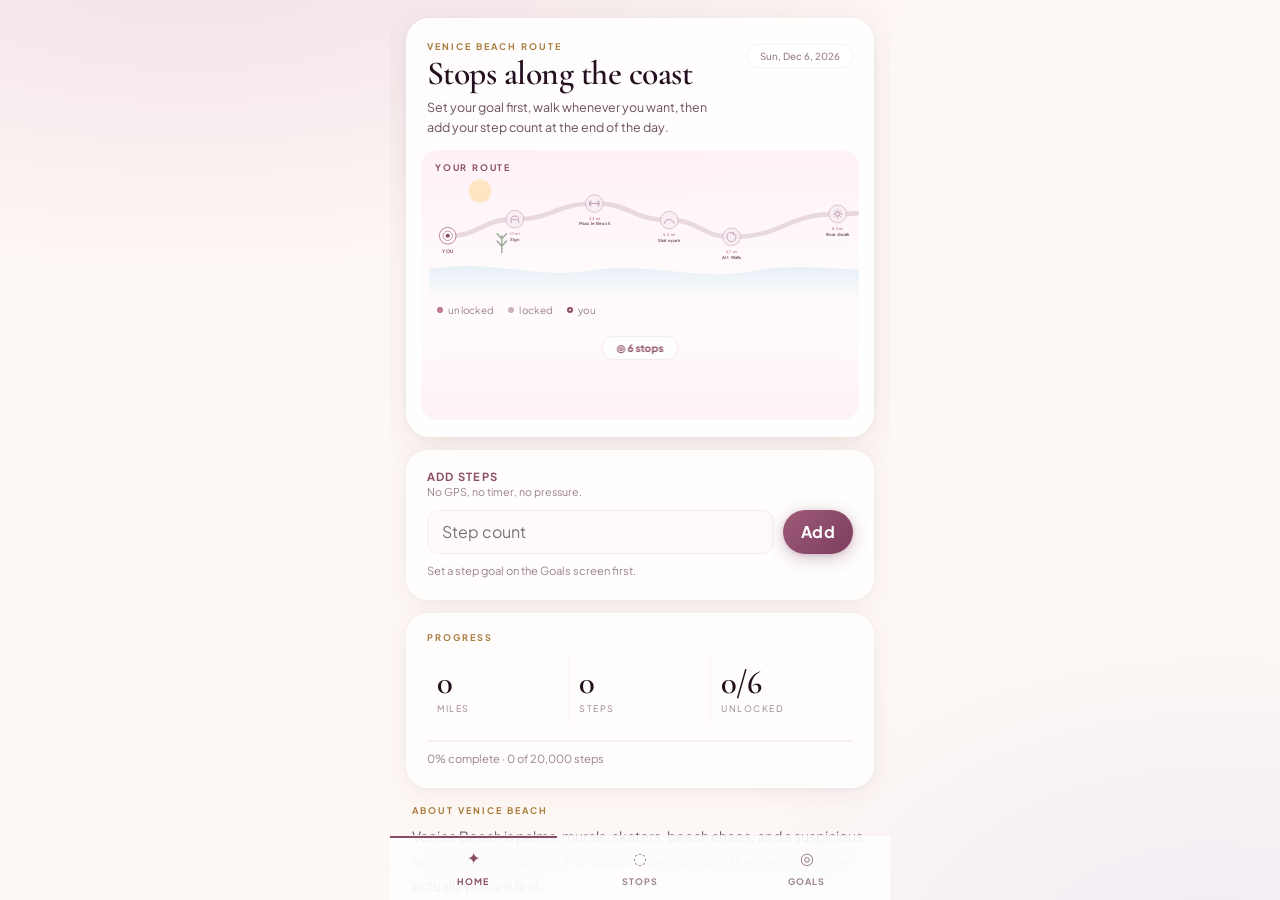
==== commit a70bbd59: "Route map redesign: SVG line-art icons, bullseye YOU marker, photo background - Replace emoji stop m" ====
--- a/venice-beach-quest.html
+++ b/venice-beach-quest.html
@@ -103,8 +103,8 @@
   min-height:270px; padding:14px 8px 12px;
   border-radius:16px; overflow:hidden;
   background:
-    linear-gradient(180deg,rgba(253,248,245,.22) 0%,rgba(250,238,248,.14) 100%),
-    url('https://commons.wikimedia.org/wiki/Special:FilePath/Los%20Angeles%20-%20Venice%20Canal%20Historic%20District%2001.jpg') center/cover no-repeat;
+    linear-gradient(180deg,rgba(255,220,232,.38) 0%,rgba(255,220,232,.12) 45%,rgba(255,220,232,.12) 70%,rgba(255,220,232,.38) 100%),
+    url('https://commons.wikimedia.org/wiki/Special:FilePath/The%20Venice%20Beach%20Boardwalk%2C%20Los%20Angeles.jpg') center/cover no-repeat;
   box-shadow:inset 0 0 0 1px rgba(255,255,255,.3);
 }
 svg{display:block; width:100%; min-width:520px; overflow:visible}
@@ -117,8 +117,22 @@
 .routeStatLine{padding:8px 8px 0; font-size:.71rem; line-height:1.5; color:var(--inkSoft)}
 .routeStatLine strong{color:var(--roseDeep); font-weight:700}
 .routeLabel{
-  font-size:7.5px; fill:#8a6878;
-  font-family:'Plus Jakarta Sans',sans-serif; font-weight:700; letter-spacing:.05em;
+  font-size:8px; fill:#7a5868;
+  font-family:'Plus Jakarta Sans',sans-serif; font-weight:700; letter-spacing:.04em;
+}
+.routeMiles{fill:var(--rose); font-size:7px; font-weight:600}
+.mapRouteLabel{
+  position:absolute; top:12px; left:14px; z-index:2;
+  font-size:.56rem; font-weight:700; letter-spacing:.2em; text-transform:uppercase;
+  color:var(--roseDeep);
+  text-shadow:0 1px 4px rgba(255,255,255,.6);
+}
+.mapStopsBadge{
+  position:absolute; bottom:60px; left:50%; transform:translateX(-50%); z-index:2;
+  background:rgba(255,255,255,.82); backdrop-filter:blur(6px); -webkit-backdrop-filter:blur(6px);
+  border:1px solid rgba(192,120,144,.15); border-radius:99px;
+  padding:5px 14px; font-size:.63rem; font-weight:700; color:var(--roseDeep);
+  white-space:nowrap; pointer-events:none;
 }
 
 .compactLog{padding:18px 20px 20px}
@@ -365,6 +379,7 @@
         </div>
         <div class="mapWrap">
           <div class="mapShell">
+            <div class="mapRouteLabel">Your Route</div>
             <svg viewBox="0 0 1000 250" aria-label="Venice Beach Quest route">
               <defs>
                 <linearGradient id="routeGradient" x1="0%" y1="0%" x2="100%" y2="0%">
@@ -391,11 +406,13 @@
               <path id="routeProgress" fill="none" stroke="url(#routeGradient)" stroke-width="9" stroke-linecap="round" filter="url(#routeGlow)"></path>
               <g id="routeMarkers"></g>
               <g id="youMarker">
-                <circle r="13" fill="white" stroke="#8a4d65" stroke-width="2.4"></circle>
-                <circle r="5" fill="#c07890"></circle>
-                <text y="30" text-anchor="middle" font-family="Plus Jakarta Sans, sans-serif" font-size="9.5" font-weight="700" fill="#8a4d65">you</text>
+                <circle r="16" fill="rgba(255,255,255,.96)" stroke="#c07890" stroke-width="1.8"></circle>
+                <circle r="9" fill="none" stroke="#c07890" stroke-width="1.5"></circle>
+                <circle r="4" fill="#8a4d65"></circle>
+                <text y="33" text-anchor="middle" font-family="Plus Jakarta Sans, sans-serif" font-size="9" font-weight="700" fill="#8a4d65" letter-spacing="0.08em">YOU</text>
               </g>
             </svg>
+            <div class="mapStopsBadge">◎ 6 stops</div>
             <div class="legend">
               <div class="legendItem"><span class="dot u"></span> unlocked</div>
               <div class="legendItem"><span class="dot l"></span> locked</div>
@@ -538,6 +555,7 @@
 const STOPS = [
   {
     id: 1, name: 'Venice Sign', short: 'Sign', emoji: '✦',
+    icon: 'M-7,7 L-7,0 C-7,-8 7,-8 7,0 L7,7 M-4,1 L4,1',
     note: 'The actual Venice sign over Windward. A proper entrance instead of vague beach-adjacent nonsense.',
     souvenir: 'The sign that officially starts the whole show.',
     image: 'https://commons.wikimedia.org/wiki/Special:FilePath/Venice%20Beach%20Sign.jpg',
@@ -545,6 +563,7 @@
   },
   {
     id: 2, name: 'Muscle Beach', short: 'Muscle Beach', emoji: '💪',
+    icon: 'M-9,0 L9,0 M-9,-3 L-9,3 M-7,-5 L-7,5 M7,-5 L7,5 M9,-3 L9,3',
     note: 'Outdoor gym mythology with a lot of sunlight and almost no humility.',
     souvenir: 'Muscle Beach in its famously unbothered form.',
     image: 'https://commons.wikimedia.org/wiki/Special:FilePath/Muscle%20Beach%20Venice.jpg',
@@ -552,6 +571,7 @@
   },
   {
     id: 3, name: 'Venice Skatepark', short: 'Skatepark', emoji: '🛹',
+    icon: 'M-9,6 C-9,-4 9,-4 9,6',
     note: 'Concrete bowls on the sand. Confidence everywhere. Restraint nowhere.',
     souvenir: 'The famous skate bowls by the beach.',
     image: 'https://commons.wikimedia.org/wiki/Special:FilePath/Venice%20Beach%20Skatepark%20P4070293.jpg',
@@ -559,6 +579,7 @@
   },
   {
     id: 4, name: 'Venice Art Walls', short: 'Art Walls', emoji: '🎨',
+    icon: 'M-2,-8 C4,-9 9,-4 8,2 C7,8 2,10 -2,9 C-7,8 -9,4 -9,-1 C-9,-6 -5,-9 -2,-8 M4,-4 A2,2 0 1,1 4,-8',
     note: 'Legally sanctioned chaos, which still leaves plenty of chaos to enjoy.',
     souvenir: 'The art walls, unlocked properly.',
     image: 'https://commons.wikimedia.org/wiki/Special:FilePath/Venice%20Beach%20Graffiti%20Wall.jpg',
@@ -566,6 +587,7 @@
   },
   {
     id: 5, name: 'Venice Boardwalk', short: 'Boardwalk', emoji: '☼',
+    icon: 'M0,-8 L0,-5 M5.7,-5.7 L3.5,-3.5 M8,0 L5,0 M5.7,5.7 L3.5,3.5 M0,8 L0,5 M-5.7,5.7 L-3.5,3.5 M-8,0 L-5,0 M-5.7,-5.7 L-3.5,-3.5 M0,-4 A4,4 0 1,0 0,4 A4,4 0 1,0 0,-4',
     note: 'The actual boardwalk. Busy, iconic, and constitutionally incapable of understatement.',
     souvenir: 'The boardwalk itself, in all its loud little glory.',
     image: 'https://commons.wikimedia.org/wiki/Special:FilePath/The%20Venice%20Beach%20Boardwalk%2C%20Los%20Angeles.jpg',
@@ -573,6 +595,7 @@
   },
   {
     id: 6, name: 'Venice Pier', short: 'Pier', emoji: '🎣',
+    icon: 'M-5,-9 L-5,9 M-5,-9 L6,-5 L-5,-1',
     note: 'Long horizon, salt air, and the sort of view that can improve a person out of spite.',
     souvenir: 'The pier reaching into the Pacific. The finish.',
     image: 'https://commons.wikimedia.org/wiki/Special:FilePath/Venice%20Fishing%20Pier-02.jpg',
@@ -746,22 +769,32 @@
   STOPS.forEach((stop, i) => {
     const [x, y]   = ROUTE_POINTS[i + 1];
     const unlocked = stopUnlocked(i);
+    const stopMiles = (ROUTE_TOTAL_MILES * (i + 1) / STOPS.length).toFixed(1);
     const g        = svgNode('g', { transform: `translate(${x},${y})` });
 
     g.appendChild(svgNode('circle', {
       r: '17',
-      fill:           unlocked ? 'rgba(255,252,254,.98)' : 'rgba(248,238,244,.95)',
+      fill:           unlocked ? 'rgba(255,252,254,.98)' : 'rgba(248,238,244,.92)',
       stroke:         unlocked ? '#c07890' : '#d0b0c0',
       'stroke-width': unlocked ? '2.2' : '1.4'
     }));
 
-    const icon = svgNode('text', { 'text-anchor': 'middle', 'dominant-baseline': 'central', 'font-size': '11' });
-    icon.textContent = stop.emoji;
-
-    const lbl = svgNode('text', { 'text-anchor': 'middle', y: '32', class: 'routeLabel' });
-    lbl.textContent = stop.short;
-
-    g.append(icon, lbl);
+    g.appendChild(svgNode('path', {
+      d:                  stop.icon,
+      fill:               'none',
+      stroke:             unlocked ? '#8a4d65' : '#c4a0b4',
+      'stroke-width':     '1.8',
+      'stroke-linecap':   'round',
+      'stroke-linejoin':  'round'
+    }));
+
+    const milesLbl = svgNode('text', { 'text-anchor': 'middle', y: '31', class: 'routeLabel routeMiles' });
+    milesLbl.textContent = stopMiles + ' mi';
+
+    const nameLbl = svgNode('text', { 'text-anchor': 'middle', y: '42', class: 'routeLabel' });
+    nameLbl.textContent = stop.short;
+
+    g.append(milesLbl, nameLbl);
     routeMarkers.appendChild(g);
   });
 
